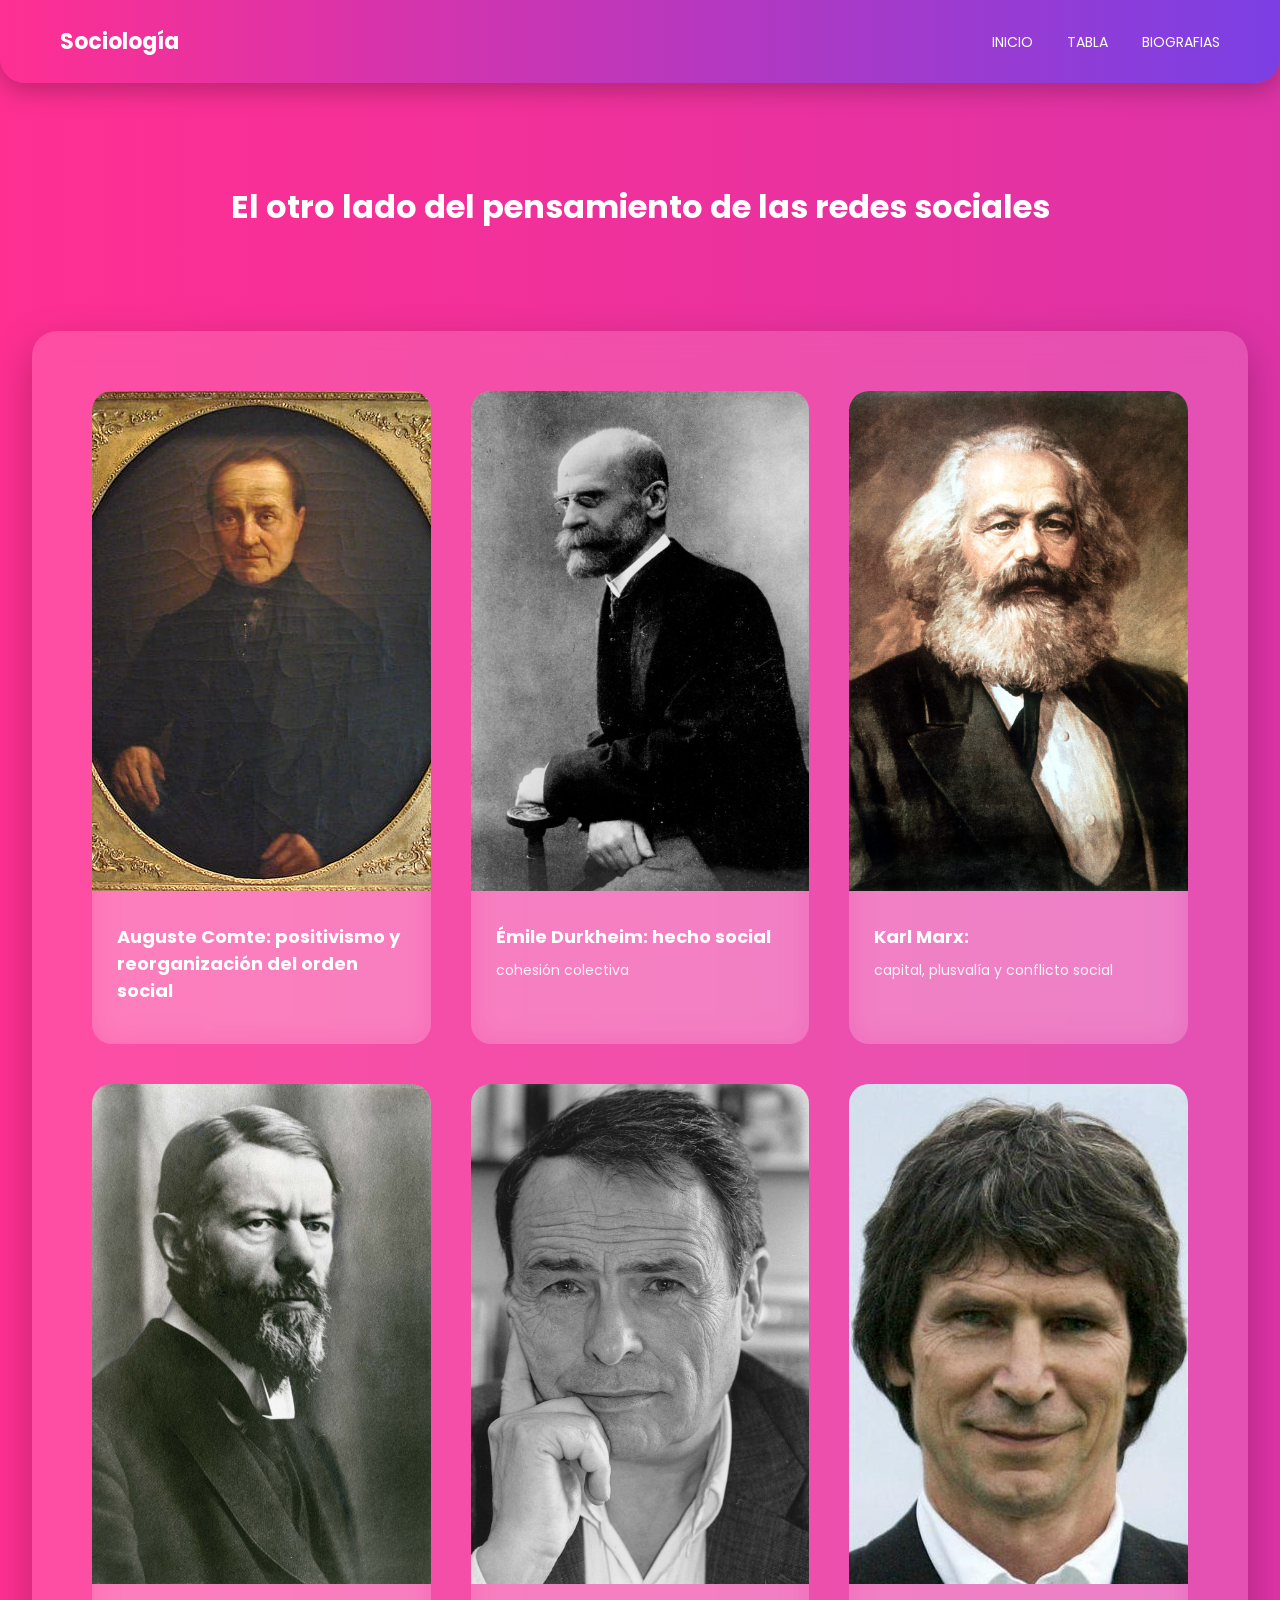
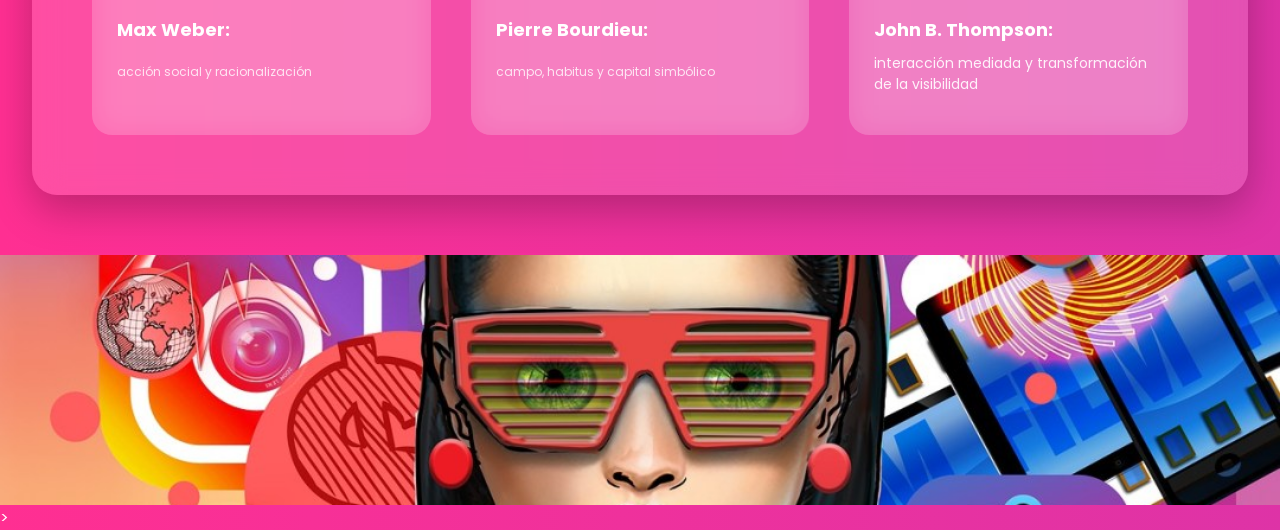
==== index.html @ d160fb58 "Envio del archivo principal e imagenes" ====
<!DOCTYPE html>
<html lang="es">
<head>
    <meta charset="UTF-8">
    <title>El otro lado del pensamiento de las redes sociales</title>
    <link rel="stylesheet" href="styles.css">
   
</head>
<body>

<header>
    <div class="logo">Sociología </div>
    <nav>
        <a href="index.html">INICIO</a>
        <a href="tabla.html">TABLA</a>
        <a href="biografias.html">BIOGRAFIAS</a>
        
    </nav>
</header>




<div class="contenedor titulo-principal">
    <h1>El otro lado del pensamiento de las redes sociales</h1>
</div>

    

    <section class="blog-container">

        


        <div class="card">
   <img src="Auguste Comte.jpeg"
onclick="abrirModal(
'Auguste Comte',
`
<p>
Auguste Comte, considerado el padre del positivismo, planteaba que la sociedad evoluciona hacia un estadio positivo en el que el conocimiento científico sustituye explicaciones teológicas y metafísicas. Desde esta perspectiva, la cultura de los influencers puede interpretarse como un fenómeno propio del estadio positivo, caracterizado por la centralidad de la técnica, la medición y la racionalización.
</p>

<p>
En el universo digital, la visibilidad y el prestigio se cuantifican mediante métricas objetivas: número de seguidores, visualizaciones, interacciones y alcance. Esta cuantificación responde al ideal positivista de que lo medible es lo válido. La legitimidad simbólica del influencer se construye sobre datos observables y comparables.
</p>

<p>
Sin embargo, esta aparente racionalidad también revela tensiones. Si bien la estructura tecnológica refleja orden y progreso, el contenido que se viraliza no siempre responde a criterios científicos o racionales, sino a dinámicas emocionales y algorítmicas. Así, la cultura influencer muestra una paradoja: representa el triunfo técnico del positivismo, pero también evidencia sus límites cuando la viralidad sustituye la reflexión crítica.
</p>

<p>
Desde la lógica comtiana, los influencers pueden entenderse como nuevos agentes de reorganización simbólica que participan en la configuración del orden social digital.
</p>
`
)">

    <div class="card-content">
        <h3>Auguste Comte: positivismo y reorganización del orden social</h3>
        <p></p>
        <span></span>
    </div>
</div>


 <div class="card">
   <img src="Emile Durkheim.jpeg"
onclick="abrirModal(
'Auguste Comte',
`
<p>
Émile Durkheim definía el hecho social como toda manera de actuar, pensar o sentir que es exterior al individuo y ejerce sobre él un poder coercitivo. La cultura influencer cumple claramente estas características.
</p>

<p>
Las tendencias digitales, los estándares de belleza promovidos por creadores de contenido, los retos virales y los estilos de vida aspiracionales funcionan como hechos sociales contemporáneos. Aunque el individuo crea que actúa libremente al replicar una moda o seguir una tendencia, en realidad responde a una presión colectiva que condiciona su conducta.
</p>

<p>
Asimismo, la cultura influencer genera nuevas formas de cohesión social. Las comunidades digitales construyen identidades compartidas en torno a intereses comunes: moda, videojuegos, activismo, fitness, cocina, entre otros. Estas comunidades producen una solidaridad orgánica mediada por algoritmos, donde la interdependencia se articula a través de la interacción digital.
</p>

<p>
No obstante, también pueden surgir fenómenos de anomia digital cuando la búsqueda constante de validación produce frustración, comparación social extrema y pérdida de referentes estables. De este modo, el análisis durkheimiano permite comprender tanto la cohesión como los riesgos desintegradores de la cultura influencer.
</p>
`
)">

    <div class="card-content">
        <h3>Émile Durkheim: hecho social  </h3>
        <p>cohesión colectiva</p>
        <span></span>
    </div>
</div>


      
    
   <div class="card">
   <img src="Karl Marx.jpeg"
onclick="abrirModal(
'Auguste Comte',
`
<p>
Desde la perspectiva marxista, la cultura influencer debe analizarse dentro del sistema capitalista. Las redes sociales funcionan como medios de producción digital controlados por grandes corporaciones tecnológicas. Estas empresas poseen la infraestructura, los algoritmos y los datos, concentrando el poder económico.
</p>

<p>
Los influencers pueden interpretarse como una clase intermedia que genera valor mediante la producción constante de contenido. Sin embargo, la mayor acumulación de capital se concentra en las plataformas, que monetizan la atención y los datos de los usuarios.
</p>

<p>
El concepto de plusvalía es particularmente relevante. El trabajo creativo del influencer —grabación, edición, interacción constante— produce ganancias, pero una parte significativa del valor generado es apropiado por las plataformas. Además, los seguidores también contribuyen indirectamente al proceso productivo al generar interacción y datos que se traducen en ingresos publicitarios.
</p>

<p>
La cultura influencer reproduce desigualdades estructurales: quienes poseen mayor capital económico y cultural tienen más posibilidades de posicionarse. Asimismo, el ideal meritocrático promovido en redes sociales puede ocultar condiciones materiales desiguales, funcionando como ideología que legitima el sistema.
</p>

<p>
Desde Marx, este fenómeno no es simplemente cultural, sino profundamente económico y conflictivo.
</p>
`
)">

    <div class="card-content">
        <h3>Karl Marx: </h3>
        <p>capital, plusvalía y conflicto social</p>
        <span></span>
    </div>
</div>


 <div class="card">
   <img src="Max Weber.jpeg"
onclick="abrirModal(
'Auguste Comte',
`
<p>
Max Weber propuso comprender la sociedad a partir del sentido que los individuos atribuyen a sus acciones. Ser influencer no es únicamente una actividad económica; implica una acción social cargada de significado.
</p>

<p>
Muchos creadores de contenido buscan reconocimiento, prestigio, pertenencia o movilidad social. La acción de publicar, interactuar y construir una marca personal está orientada por expectativas de éxito y validación.
</p>

<p>
Weber también desarrolló el concepto de racionalización, entendido como el proceso mediante el cual la vida social se organiza según criterios de cálculo, eficiencia y previsibilidad. La cultura influencer refleja una racionalización avanzada: análisis de métricas, optimización de horarios, estudio de algoritmos, segmentación de audiencias y estrategias de posicionamiento.
</p>

<p>
Incluso la autenticidad, valor central en el mundo influencer, se convierte en un recurso estratégico calculado. La espontaneidad se planifica. La vida cotidiana se gestiona como proyecto racionalizado.
</p>

<p>
Desde la perspectiva weberiana, la cultura influencer constituye una expresión extrema de la racionalización moderna, donde la identidad se convierte en empresa.
</p>
`
)">

    <div class="card-content">
        <h3> Max Weber: </h3>
        <p></p>
        <span>acción social y racionalización</span>
    </div>
</div>


<div class="card">
   <img src="Pierre Bourdieu.jpeg"
onclick="abrirModal(
'Auguste Comte',
`
<p>
Pierre Bourdieu ofrece herramientas clave para profundizar el análisis estructural. Las redes sociales pueden entenderse como un campo digital, es decir, un espacio de relaciones donde los actores compiten por distintos tipos de capital.
</p>

<p>
En este campo circulan:
</p>

<ul>
    <li>Capital económico (patrocinios, publicidad).</li>
    <li>Capital cultural (conocimientos especializados).</li>
    <li>Capital social (redes de contactos).</li>
    <li>Capital simbólico (prestigio y reconocimiento).</li>
</ul>

<p>
El influencer exitoso es quien logra convertir capital simbólico en capital económico. La visibilidad se transforma en poder.
</p>

<p>
El habitus digital moldea disposiciones y gustos. Los usuarios internalizan formas de consumo, estilos estéticos y aspiraciones promovidas por figuras influyentes. Así, el campo digital no es neutral: reproduce jerarquías, privilegia ciertos cuerpos, discursos y estilos de vida, y excluye otros.
</p>

<p>
Desde Bourdieu, la cultura influencer no es simplemente creatividad individual, sino resultado de luchas estructurales por legitimidad dentro de un espacio social específico.
</p>
`
)">

    <div class="card-content">
        <h3>Pierre Bourdieu: </h3>
        <p></p>
        <span>campo, habitus y capital simbólico</span>
    </div>
</div>
    

 <div class="card">
   <img src="John B.Thompson.jpeg"
onclick="abrirModal(
'Auguste Comte',
`

<p>
John B. Thompson analiza cómo los medios transforman la experiencia del espacio, el tiempo y la visibilidad. En la cultura influencer, la vida privada se convierte en contenido público, alterando las fronteras entre lo íntimo y lo colectivo.
</p>

<p>
La interacción mediada permite que una persona influya en millones sin conocerlos directamente. Esta relación asimétrica redefine la autoridad simbólica. El influencer ejerce poder no por posición institucional formal, sino por capacidad de visibilidad.
</p>

<p>
La reputación digital se vuelve frágil y permanente al mismo tiempo: cualquier error puede viralizarse, pero también puede capitalizarse estratégicamente. La visibilidad es simultáneamente recurso y riesgo.
</p>

<p>
Thompson permite comprender cómo el poder simbólico se intensifica en entornos digitales donde la exposición constante se convierte en condición de existencia social.
</p>

`
)">

    <div class="card-content">
        <h3>John B. Thompson: </h3>
        <p>interacción mediada y transformación de la visibilidad</p>
        <span></span>
    </div>
</div>



        

      
      
    </section>


    
<div id="modal" class="modal">
    <div class="modal-content">
        <span class="close" onclick="cerrarModal()">&times;</span>
        <h2 id="modalTitle"></h2>
        <p id="modalText"></p>
    </div>
</div>



<section class="banner-bar">
    <img src="banner.jpeg" alt="Banner Sociología Digital">
</section>


<script>
    function abrirModal(titulo, contenidoHTML) {
        document.getElementById("modalTitle").innerText = titulo;
        document.getElementById("modalText").innerHTML = contenidoHTML;
        document.getElementById("modal").style.display = "flex";
    }

    function cerrarModal() {
        document.getElementById("modal").style.display = "none";
    }

    window.onclick = function(event) {
        const modal = document.getElementById("modal");
        if (event.target === modal) {
            modal.style.display = "none";
        }
    }
</script>
</body>
</html>
>
---- styles.css ----
@import url('https://fonts.googleapis.com/css2?family=Poppins:wght@300;400;600;700&display=swap');

* {
    margin: 0;
    padding: 0;
    box-sizing: border-box;
}

body {

    background: linear-gradient(90deg, #ff2f92, #7b3fe4);

    font-family: 'Poppins', sans-serif;
    background-size: 400% 400%;
    animation: fondoAnimado 12s ease infinite;
    color: #fff;
}


@keyframes fondoAnimado {
    0% { background-position: 0% 50%; }
    50% { background-position: 100% 50%; }
    100% { background-position: 0% 50%; }
}



header {
    background: rgba(0,0,0,0.4);
    backdrop-filter: blur(10px);
    display: flex;
    justify-content: space-between;
    align-items: center;
    padding: 20px 60px;
}

header{
    background: linear-gradient(90deg, #ff2f92, #7b3fe4);
    padding: 25px 60px;

    border-bottom-left-radius: 25px;
    border-bottom-right-radius: 25px;

    box-shadow: 0 8px 25px rgba(0,0,0,0.25);
}








.logo {
    font-weight: 700;
    font-size: 22px;
    color: #fff;
}

nav a {
    margin-left: 30px;
    text-decoration: none;
    color: #fff;
    font-size: 14px;
    transition: 0.3s;
}

nav a:hover {
    opacity: 0.7;
}



.hero {
    text-align: center;
    padding: 100px 20px 60px;
}

.hero h1 {
    font-size: 48px;
    margin-bottom: 20px;
    font-weight: 700;
    background: rgba(255,255,255,0.15);
    box-shadow:0 15px 40px rgba(0,0,0,0.25);
}

.hero p {
    max-width: 800px;
    margin: auto;
    font-weight: 300;
}





.titulo-principal{
    margin-top: 40px;
    margin-bottom: 20px;
    padding: 60px 40px;
    text-align: center;
}


.blog-container {
    display: grid;
    grid-template-columns: repeat(3, 1fr);
    gap: 40px;

    width: 95%;
    max-width: 1300px;
    margin: 40px auto 60px auto;

    padding: 60px;

    background: rgba(255,255,255,0.15);
    backdrop-filter: blur(15px);

    border-radius: 25px;
    box-shadow: 0 15px 40px rgba(0,0,0,0.25);
}



.card {
    background: rgba(255,255,255,0.15);
    backdrop-filter: blur(15px);
    border-radius: 20px;
    overflow: hidden;
    transition: 0.4s ease;
    cursor: pointer;
}

.card:hover {
    transform: translateY(-10px) scale(1.02);
}

.card img {
    width: 100%;
    height: 500px;
    object-fit: cover;
}

.card-content {
    padding: 25px;
}

.card-content h3 {
    font-size: 18px;
    margin-bottom: 10px;
    color: #fff;
}

.card-content p {
    font-size: 14px;
    margin-bottom: 15px;
    opacity: 0.9;
}

.card-content span {
    font-size: 12px;
    opacity: 0.8;
}



.modal {
    display: none;
    position: fixed;
    inset: 0;
    background: rgba(0,0,0,0.6);
    justify-content: center;
    align-items: center;
    z-index: 1000;
}

.modal-content {
    background: linear-gradient(135deg, #ff2f92, #7b3fe4);
    width: 85%;
    height: 80vh;
    padding: 60px;
    border-radius: 25px;
    animation: aparecer 0.3s ease;
    position: relative;
    overflow-y: auto;
    color: white;

    display: flex;
    flex-direction: column;
    align-items: center;
    text-align: center;
}

@keyframes aparecer {
    from {
        transform: scale(0.9);
        opacity: 0;
    }
    to {
        transform: scale(1);
        opacity: 1;
    }
}

.close {
    position: absolute;
    top: 20px;
    right: 30px;
    font-size: 30px;
    cursor: pointer;
    color: white;
}

.modal-content h2 {
    font-size: 34px;
    margin-bottom: 35px;
}

.modal-content p {
    font-size: 18px;
    line-height: 1.9;
    max-width: 900px;
    margin-bottom: 25px;
}

.modal-content ul {
    font-size: 18px;
    line-height: 1.9;
    margin-bottom: 25px;
    text-align: left;
    max-width: 900px;
}



.banner-bar{
    width:100%;
    height:250px;
    overflow:hidden;
    margin:40px 0 0 0;
}



.banner-bar img {
    width: 100%;
    height: 100%;
    object-fit: cover;
}


@media (max-width: 1100px) {
    .blog-container {
        grid-template-columns: repeat(2, 1fr);
    }
}

@media (max-width: 768px) {
    .blog-container {
        grid-template-columns: 1fr;
        padding: 40px;
    }

    header {
        padding: 20px 40px;
    }

    .hero h1 {
        font-size: 34px;
    }
}
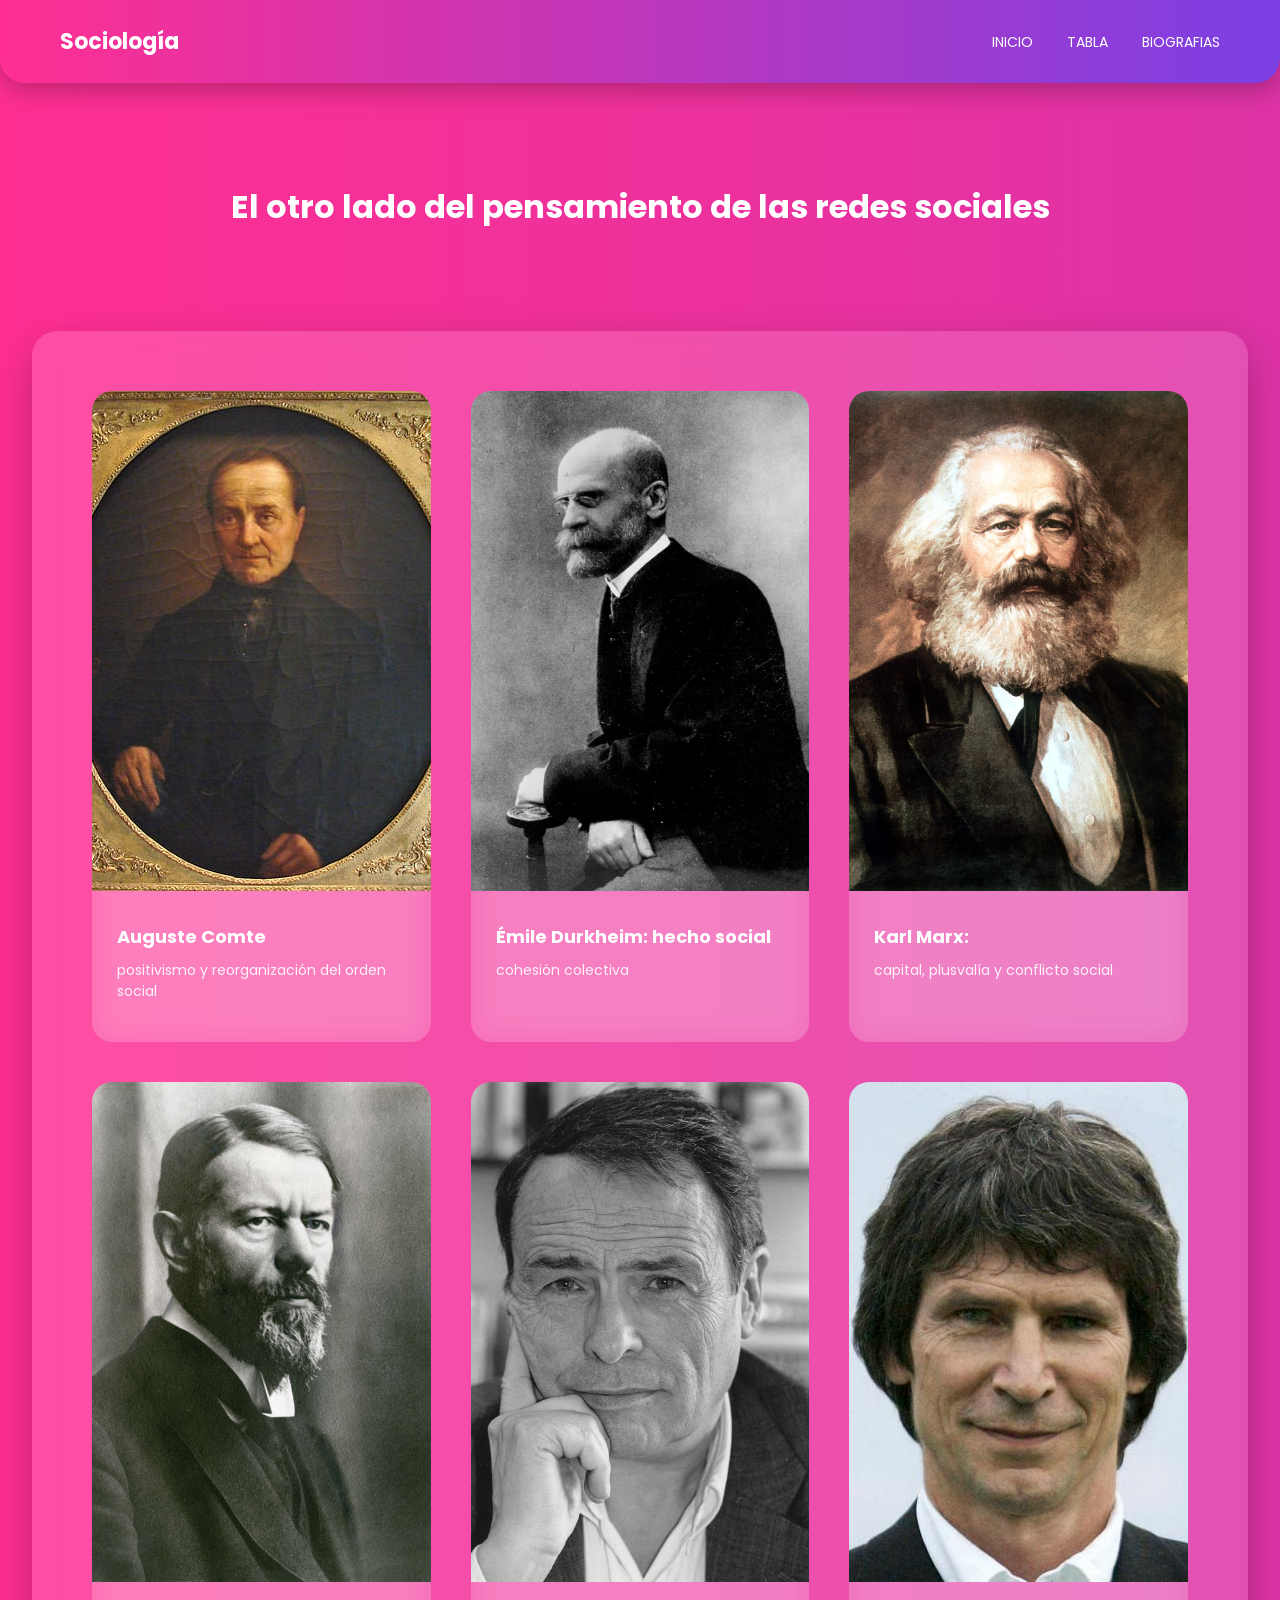
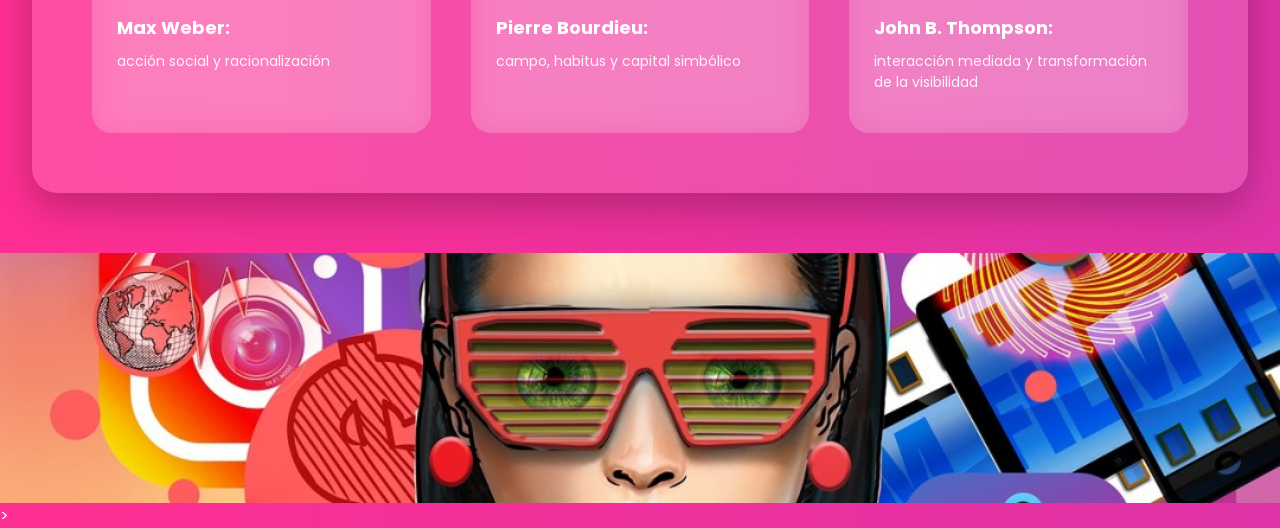
==== commit 794d28cd: "Update index.html" ====
--- a/index.html
+++ b/index.html
@@ -2,9 +2,12 @@
 <html lang="es">
 <head>
     <meta charset="UTF-8">
+    
     <title>El otro lado del pensamiento de las redes sociales</title>
     <link rel="stylesheet" href="styles.css">
    
+
+    
 </head>
 <body>
 
@@ -52,12 +55,14 @@
 <p>
 Desde la lógica comtiana, los influencers pueden entenderse como nuevos agentes de reorganización simbólica que participan en la configuración del orden social digital.
 </p>
-`
-)">
-
-    <div class="card-content">
-        <h3>Auguste Comte: positivismo y reorganización del orden social</h3>
-        <p></p>
+`,
+'Comte2.jpeg'
+
+)">
+
+    <div class="card-content">
+        <h3>Auguste Comte</h3>
+        <p>positivismo y reorganización del orden social</p>
         <span></span>
     </div>
 </div>
@@ -66,7 +71,7 @@
  <div class="card">
    <img src="Emile Durkheim.jpeg"
 onclick="abrirModal(
-'Auguste Comte',
+'Emile Durkheim',
 `
 <p>
 Émile Durkheim definía el hecho social como toda manera de actuar, pensar o sentir que es exterior al individuo y ejerce sobre él un poder coercitivo. La cultura influencer cumple claramente estas características.
@@ -83,7 +88,9 @@
 <p>
 No obstante, también pueden surgir fenómenos de anomia digital cuando la búsqueda constante de validación produce frustración, comparación social extrema y pérdida de referentes estables. De este modo, el análisis durkheimiano permite comprender tanto la cohesión como los riesgos desintegradores de la cultura influencer.
 </p>
-`
+`,
+'durkheim2.jpeg'
+
 )">
 
     <div class="card-content">
@@ -99,7 +106,7 @@
    <div class="card">
    <img src="Karl Marx.jpeg"
 onclick="abrirModal(
-'Auguste Comte',
+'Karl Marx',
 `
 <p>
 Desde la perspectiva marxista, la cultura influencer debe analizarse dentro del sistema capitalista. Las redes sociales funcionan como medios de producción digital controlados por grandes corporaciones tecnológicas. Estas empresas poseen la infraestructura, los algoritmos y los datos, concentrando el poder económico.
@@ -120,7 +127,8 @@
 <p>
 Desde Marx, este fenómeno no es simplemente cultural, sino profundamente económico y conflictivo.
 </p>
-`
+`,
+'Marx2.jpeg'
 )">
 
     <div class="card-content">
@@ -134,7 +142,7 @@
  <div class="card">
    <img src="Max Weber.jpeg"
 onclick="abrirModal(
-'Auguste Comte',
+'Max Weber',
 `
 <p>
 Max Weber propuso comprender la sociedad a partir del sentido que los individuos atribuyen a sus acciones. Ser influencer no es únicamente una actividad económica; implica una acción social cargada de significado.
@@ -155,13 +163,14 @@
 <p>
 Desde la perspectiva weberiana, la cultura influencer constituye una expresión extrema de la racionalización moderna, donde la identidad se convierte en empresa.
 </p>
-`
+`,
+'weber2.jpeg'
 )">
 
     <div class="card-content">
         <h3> Max Weber: </h3>
-        <p></p>
-        <span>acción social y racionalización</span>
+        <p>acción social y racionalización</p>
+        <span></span>
     </div>
 </div>
 
@@ -169,7 +178,7 @@
 <div class="card">
    <img src="Pierre Bourdieu.jpeg"
 onclick="abrirModal(
-'Auguste Comte',
+'Pierre Bourdieu',
 `
 <p>
 Pierre Bourdieu ofrece herramientas clave para profundizar el análisis estructural. Las redes sociales pueden entenderse como un campo digital, es decir, un espacio de relaciones donde los actores compiten por distintos tipos de capital.
@@ -197,13 +206,14 @@
 <p>
 Desde Bourdieu, la cultura influencer no es simplemente creatividad individual, sino resultado de luchas estructurales por legitimidad dentro de un espacio social específico.
 </p>
-`
+`,
+'bordieu2.jpeg'
 )">
 
     <div class="card-content">
         <h3>Pierre Bourdieu: </h3>
-        <p></p>
-        <span>campo, habitus y capital simbólico</span>
+        <p>campo, habitus y capital simbólico</p>
+        <span></span>
     </div>
 </div>
     
@@ -211,7 +221,7 @@
  <div class="card">
    <img src="John B.Thompson.jpeg"
 onclick="abrirModal(
-'Auguste Comte',
+'John B.Thompson',
 `
 
 <p>
@@ -230,7 +240,8 @@
 Thompson permite comprender cómo el poder simbólico se intensifica en entornos digitales donde la exposición constante se convierte en condición de existencia social.
 </p>
 
-`
+`,
+'jonhbthompson2.jpeg'
 )">
 
     <div class="card-content">
@@ -253,8 +264,13 @@
 <div id="modal" class="modal">
     <div class="modal-content">
         <span class="close" onclick="cerrarModal()">&times;</span>
+
         <h2 id="modalTitle"></h2>
-        <p id="modalText"></p>
+
+        <div id="modalText"></div>
+
+        <img id="modalImage" src="" alt="Imagen del pensador">
+        
     </div>
 </div>
 
@@ -266,11 +282,12 @@
 
 
 <script>
-    function abrirModal(titulo, contenidoHTML) {
-        document.getElementById("modalTitle").innerText = titulo;
-        document.getElementById("modalText").innerHTML = contenidoHTML;
-        document.getElementById("modal").style.display = "flex";
-    }
+    function abrirModal(titulo, contenidoHTML, imagen) {
+    document.getElementById("modalTitle").innerText = titulo;
+    document.getElementById("modalText").innerHTML = contenidoHTML;
+    document.getElementById("modalImage").src = imagen;
+    document.getElementById("modal").style.display = "flex";
+}
 
     function cerrarModal() {
         document.getElementById("modal").style.display = "none";
@@ -285,4 +302,4 @@
 </script>
 </body>
 </html>
->+>
--- a/styles.css
+++ b/styles.css
@@ -269,3 +269,13 @@
         font-size: 34px;
     }
 }
+
+#modalImage {
+    width: 450px;       
+    height: 550px;      
+    object-fit: cover;  
+    border-radius: 20px;
+    margin-top: 30px;
+    box-shadow: 0 15px 30px rgba(0,0,0,0.4);
+}
+
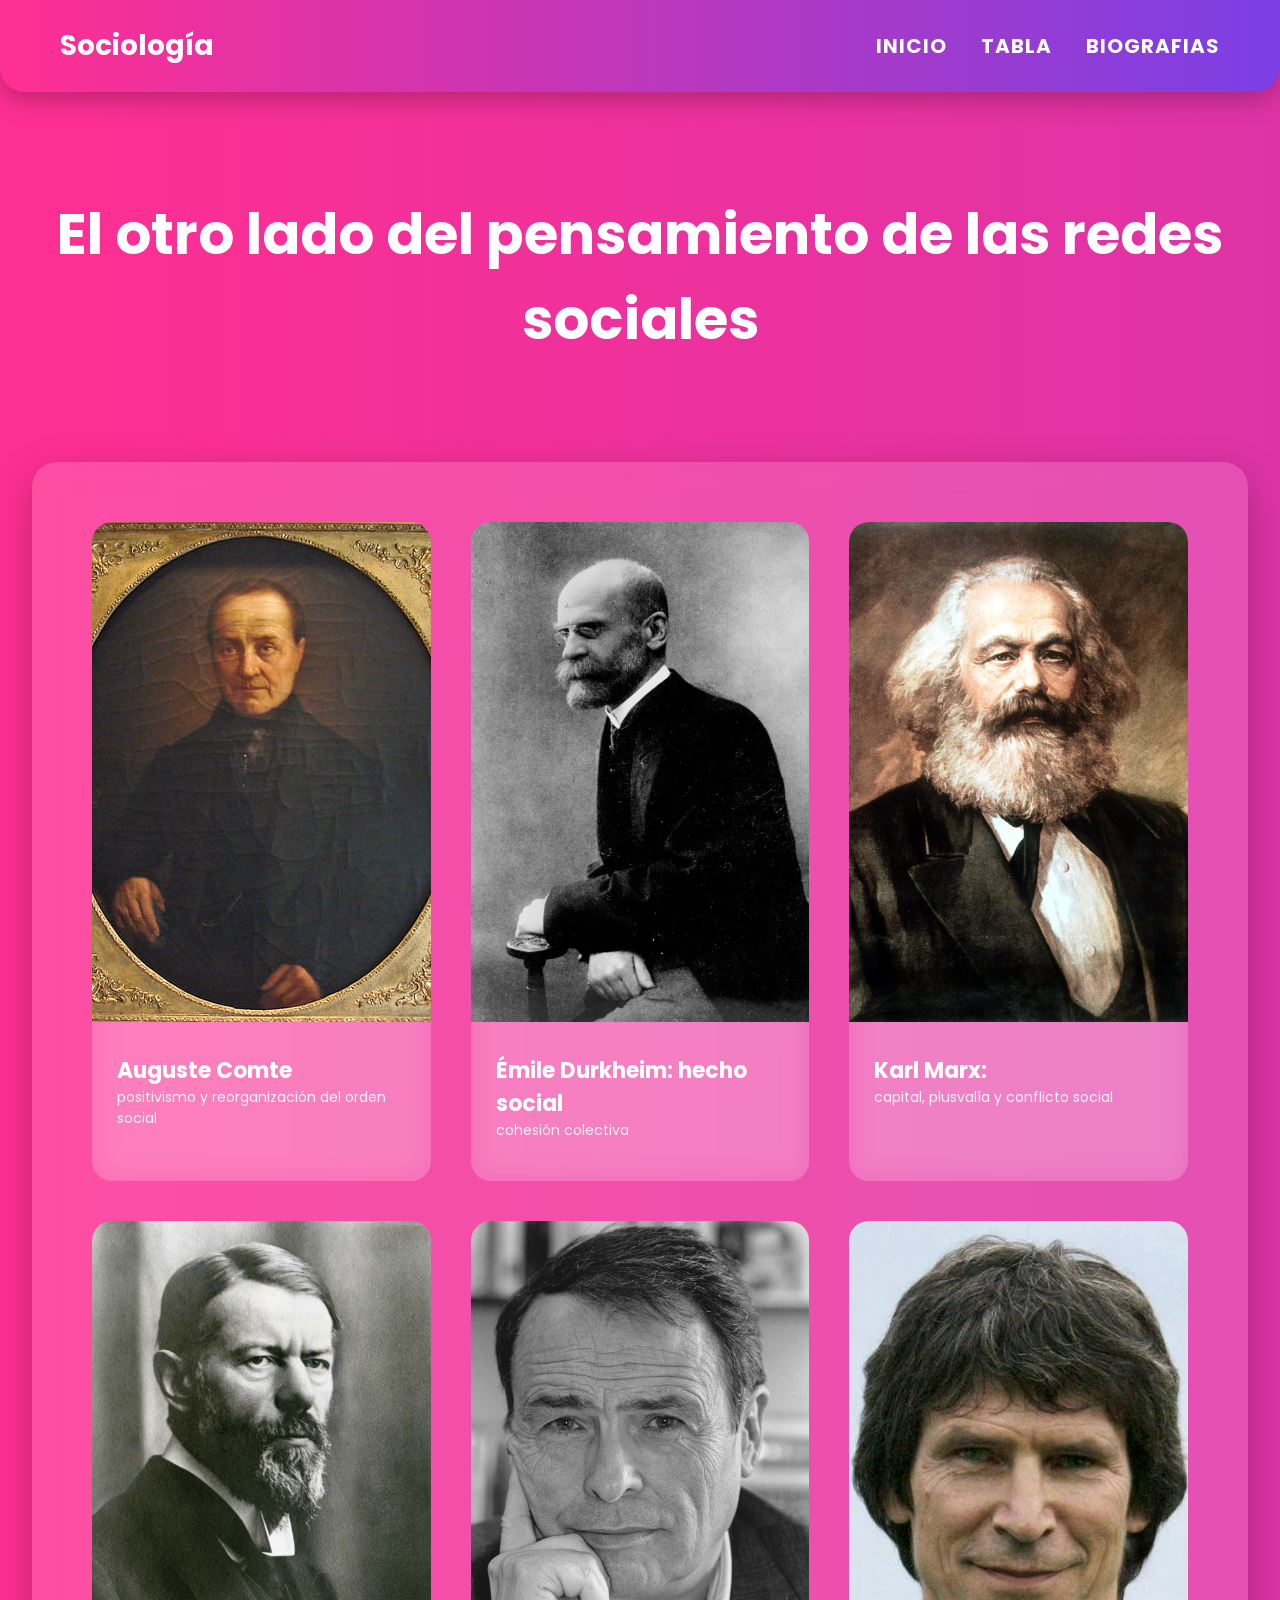
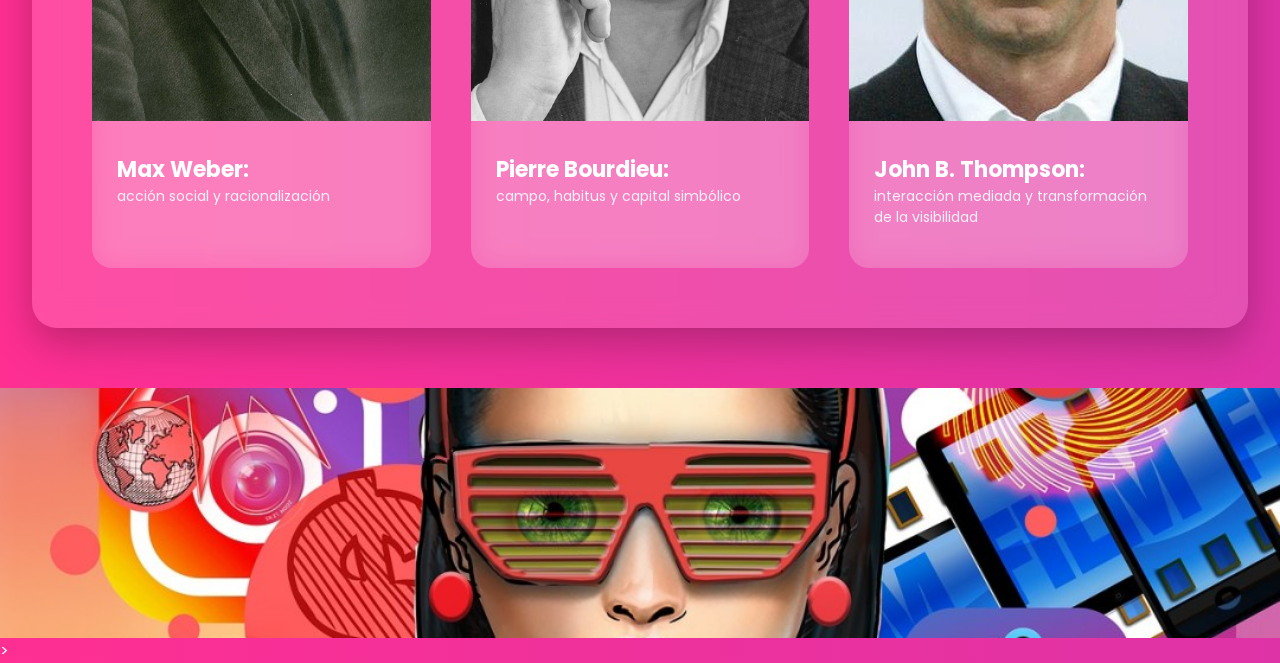
==== commit b49d9f72: "Update index.html" ====
--- a/index.html
+++ b/index.html
@@ -56,7 +56,7 @@
 Desde la lógica comtiana, los influencers pueden entenderse como nuevos agentes de reorganización simbólica que participan en la configuración del orden social digital.
 </p>
 `,
-'Comte2.jpeg'
+'comte2.jpeg'
 
 )">
 
@@ -303,3 +303,4 @@
 </body>
 </html>
 >
+
--- a/styles.css
+++ b/styles.css
@@ -32,6 +32,7 @@
     justify-content: space-between;
     align-items: center;
     padding: 20px 60px;
+    
 }
 
 header{
@@ -48,12 +49,15 @@
 
 
 
-
+.titulo-principal h1 {
+    font-size: 56px;   /* un poco más grande */
+    font-weight: 700;
+}
 
 
 .logo {
     font-weight: 700;
-    font-size: 22px;
+    font-size: 28px;   /* antes 22px */
     color: #fff;
 }
 
@@ -61,7 +65,9 @@
     margin-left: 30px;
     text-decoration: none;
     color: #fff;
-    font-size: 14px;
+    font-size: 20px;
+    font-weight: 700;
+    letter-spacing: 1px; /* separa un poco las letras */
     transition: 0.3s;
 }
 
@@ -146,9 +152,15 @@
 }
 
 .card-content h3 {
-    font-size: 18px;
-    margin-bottom: 10px;
-    color: #fff;
+    font-size: 22px;   /* antes 18px */
+}
+
+.card-content p {
+    font-size: 16px;   /* antes 14px */
+}
+
+.card-content span {
+    font-size: 14px;   /* antes 12px */
 }
 
 .card-content p {
@@ -212,19 +224,21 @@
 }
 
 .modal-content h2 {
-    font-size: 34px;
+    font-size: 40px;
     margin-bottom: 35px;
 }
 
+
+
 .modal-content p {
-    font-size: 18px;
+    font-size: 30px;
     line-height: 1.9;
     max-width: 900px;
     margin-bottom: 25px;
 }
 
 .modal-content ul {
-    font-size: 18px;
+    font-size: 20px;
     line-height: 1.9;
     margin-bottom: 25px;
     text-align: left;
@@ -279,3 +293,4 @@
     box-shadow: 0 15px 30px rgba(0,0,0,0.4);
 }
 
+
